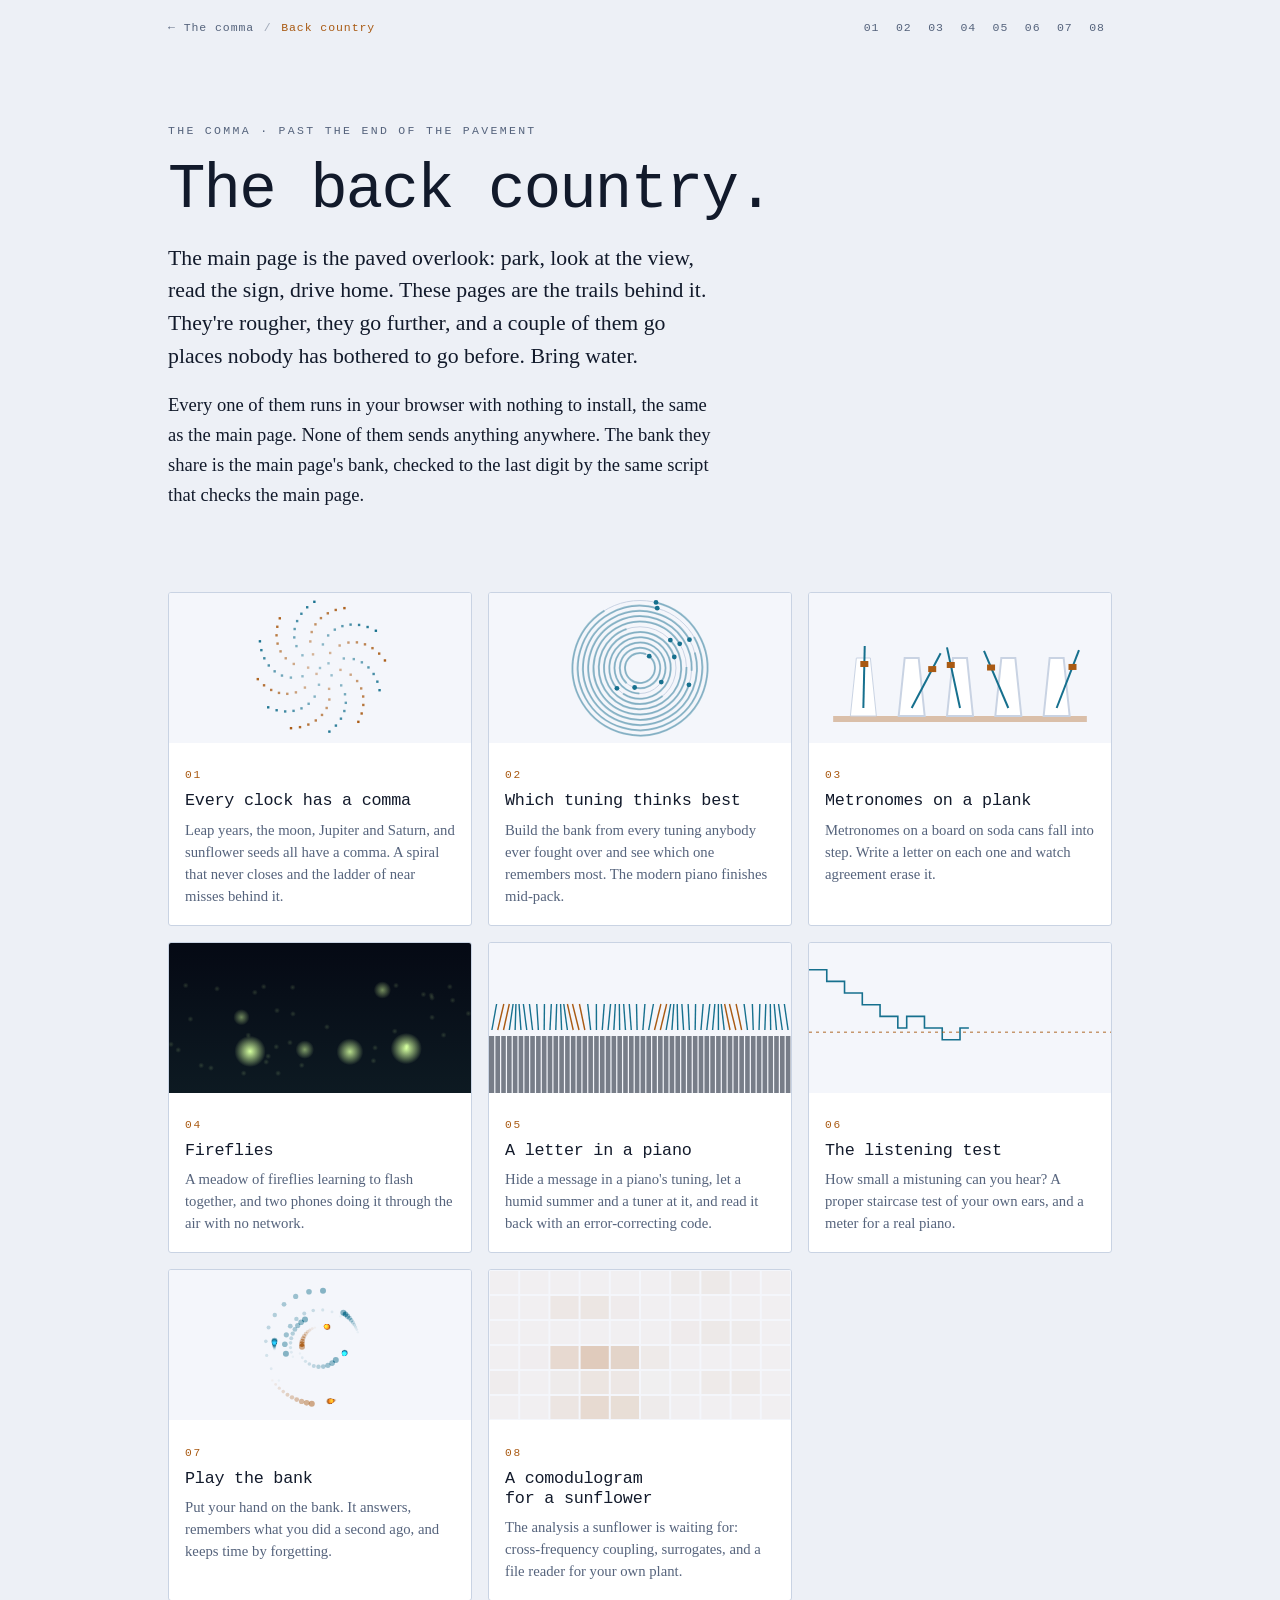
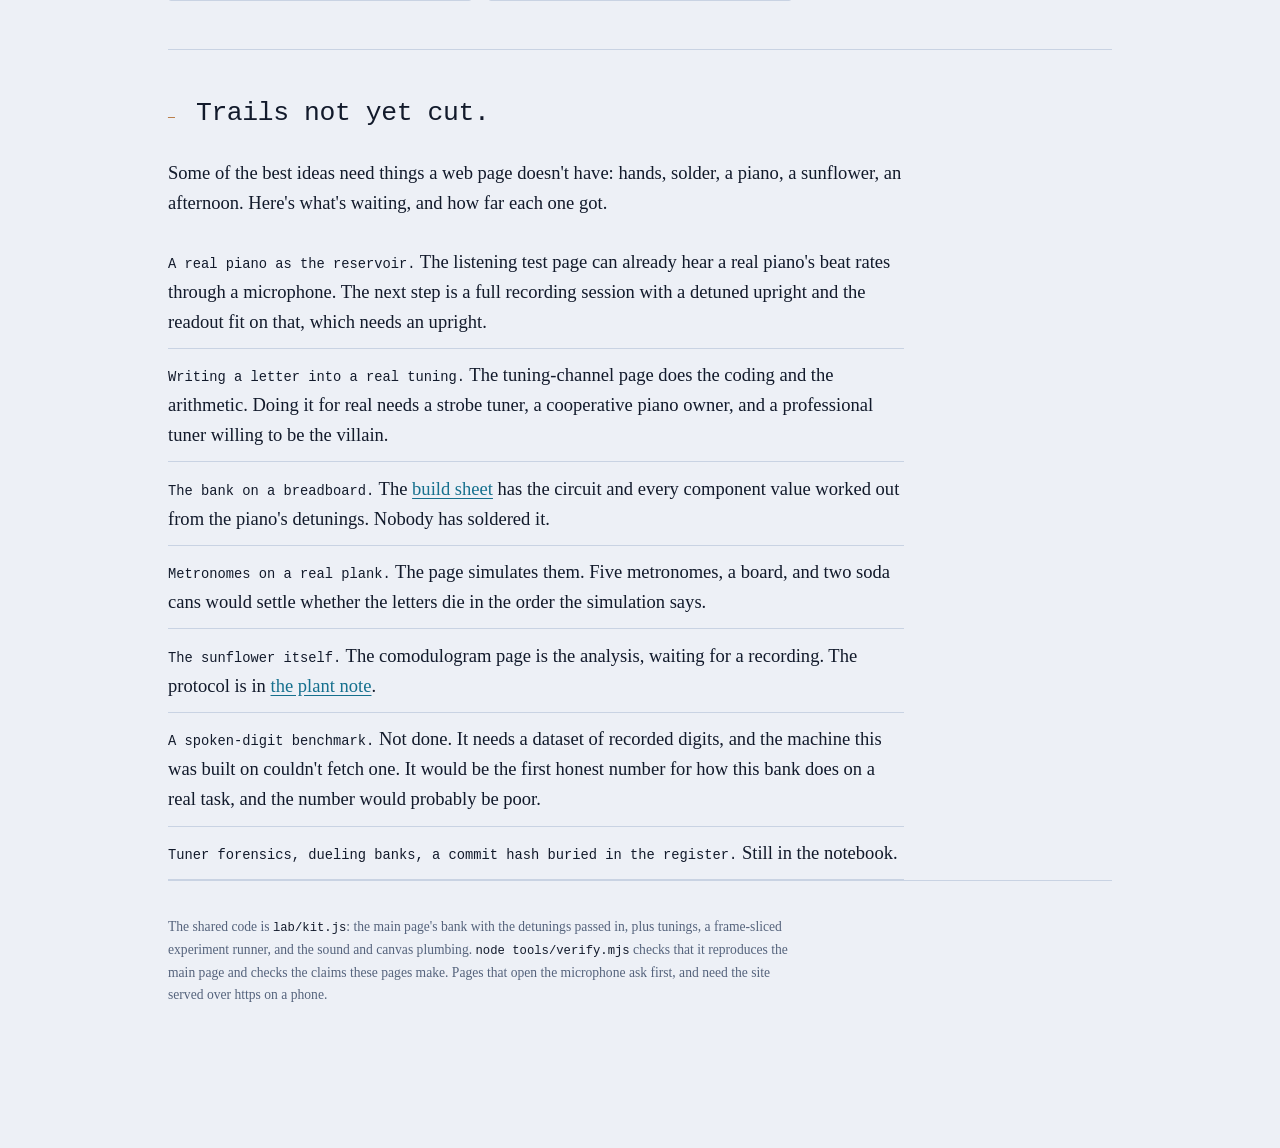
==== lab/index.html @ 8e4135d2 "lab: the trailhead, five pages, the breadboard sheet, and checks for all of it - ladder.html: the co" ====
<!doctype html>
<html lang="en">
<meta charset="utf-8">
<meta name="viewport" content="width=device-width, initial-scale=1">
<title>The Back Country</title>
<link rel="stylesheet" href="lab.css">
<style>
  .trailgrid { display: grid; grid-template-columns: 1fr; gap: 1rem; margin: 2rem 0 3rem; }
  @media (min-width: 40rem) { .trailgrid { grid-template-columns: 1fr 1fr; } }
  @media (min-width: 62rem) { .trailgrid { grid-template-columns: 1fr 1fr 1fr; } }
  .trailcard {
    display: flex; flex-direction: column; text-decoration: none; color: var(--ink);
    background: var(--panel); border: 1px solid var(--rule); border-radius: 3px; overflow: hidden;
    transition: border-color 0.15s, transform 0.15s;
  }
  .trailcard:hover { border-color: var(--temper); transform: translateY(-2px); }
  .trailcard:focus-visible { outline: 2px solid var(--temper); outline-offset: 2px; }
  .trailcard canvas { background: var(--panel-2); border-radius: 0; }
  .trailcard .body { padding: 0.9rem 1rem 1.1rem; }
  .trailcard .mark { font-family: var(--mono); font-size: 0.7rem; letter-spacing: 0.16em; color: var(--temper); }
  .trailcard h2 { font-size: 1.05rem; margin: 0.25rem 0 0.45rem; }
  .trailcard p { font-size: 0.92rem; line-height: 1.5; color: var(--dim); margin: 0; }
  .undone { margin: 0; padding: 0; list-style: none; max-width: 46rem; }
  .undone li { padding: 0.7rem 0; border-bottom: 1px solid var(--rule); }
  .undone li b { font-family: var(--mono); font-weight: 500; font-size: 0.86rem; color: var(--ink); }
</style>

<div class="wrap">

<header class="hero">
  <span class="eyebrow">The comma &middot; past the end of the pavement</span>
  <h1>The back country.</h1>
  <p class="lede">The main page is the paved overlook: park, look at the view, read the sign, drive home. These pages are the trails behind it. They're rougher, they go further, and a couple of them go places nobody has bothered to go before. Bring water.</p>
  <p>Every one of them runs in your browser with nothing to install, the same as the main page. None of them sends anything anywhere. The bank they share is the main page's bank, checked to the last digit by the same script that checks the main page.</p>
</header>

<div class="trailgrid" id="trails"></div>

<section>
  <div class="sec-head">
    <span class="sec-mark">&mdash;</span>
    <div><h2>Trails not yet cut.</h2></div>
  </div>
  <p class="wide">Some of the best ideas need things a web page doesn't have: hands, solder, a piano, a sunflower, an afternoon. Here's what's waiting, and how far each one got.</p>
  <ul class="undone">
    <li><b>A real piano as the reservoir.</b> The listening test page can already hear a real piano's beat rates through a microphone. The next step is a full recording session with a detuned upright and the readout fit on that, which needs an upright.</li>
    <li><b>Writing a letter into a real tuning.</b> The tuning-channel page does the coding and the arithmetic. Doing it for real needs a strobe tuner, a cooperative piano owner, and a professional tuner willing to be the villain.</li>
    <li><b>The bank on a breadboard.</b> The <a href="../notes/breadboard.md">build sheet</a> has the circuit and every component value worked out from the piano's detunings. Nobody has soldered it.</li>
    <li><b>Metronomes on a real plank.</b> The page simulates them. Five metronomes, a board, and two soda cans would settle whether the letters die in the order the simulation says.</li>
    <li><b>The sunflower itself.</b> The comodulogram page is the analysis, waiting for a recording. The protocol is in <a href="../notes/plant-comodulogram.md">the plant note</a>.</li>
    <li><b>A spoken-digit benchmark.</b> Not done. It needs a dataset of recorded digits, and the machine this was built on couldn't fetch one. It would be the first honest number for how this bank does on a real task, and the number would probably be poor.</li>
    <li><b>Tuner forensics, dueling banks, a commit hash buried in the register.</b> Still in the notebook.</li>
  </ul>
  <div class="foot">
    <p class="note">The shared code is <code>lab/kit.js</code>: the main page's bank with the detunings passed in, plus tunings, a frame-sliced experiment runner, and the sound and canvas plumbing. <code>node tools/verify.mjs</code> checks that it reproduces the main page and checks the claims these pages make. Pages that open the microphone ask first, and need the site served over https on a phone.</p>
  </div>
</section>

</div>

<script src="kit.js"></script>
<script>
(function () {
  "use strict";
  Kit.nav("index.html");
  var css = Kit.css, alpha = Kit.alpha, fit = Kit.fit, TAU = Math.PI * 2;

  var BLURBS = {
    "ladder.html": "Leap years, the moon, Jupiter and Saturn, and sunflower seeds all have a comma. A spiral that never closes and the ladder of near misses behind it.",
    "bakeoff.html": "Build the bank from every tuning anybody ever fought over and see which one remembers most. The modern piano finishes mid-pack.",
    "metronomes.html": "Metronomes on a board on soda cans fall into step. Write a letter on each one and watch agreement erase it.",
    "fireflies.html": "A meadow of fireflies learning to flash together, and two phones doing it through the air with no network.",
    "channel.html": "Hide a message in a piano's tuning, let a humid summer and a tuner at it, and read it back with an error-correcting code.",
    "listen.html": "How small a mistuning can you hear? A proper staircase test of your own ears, and a meter for a real piano.",
    "instrument.html": "Put your hand on the bank. It answers, remembers what you did a second ago, and keeps time by forgetting.",
    "comodulogram.html": "The analysis a sunflower is waiting for: cross-frequency coupling, surrogates, and a file reader for your own plant."
  };

  var host = document.getElementById("trails");
  var cards = [];
  Kit.PAGES.forEach(function (p, i) {
    var a = document.createElement("a");
    a.className = "trailcard"; a.href = p.href;
    a.innerHTML = '<canvas height="150" aria-hidden="true"></canvas><div class="body"><span class="mark">' +
      String(i + 1).padStart(2, "0") + '</span><h2>' + p.title + '</h2><p>' + BLURBS[p.href] + '</p></div>';
    host.appendChild(a);
    cards.push({ cv: a.querySelector("canvas"), i: i, vis: true, seed: i * 1.7 });
  });

  // ── tiny live sketches, one per trail ──
  var IV = Kit.intervals(Kit.edo(12));
  var maxBeat = Math.max.apply(null, IV.map(function (v) { return v.beat; }));
  var flies = [];
  for (var k = 0; k < 40; k++) flies.push({ x: Math.random(), y: 0.25 + Math.random() * 0.65, ph: Math.random(), w: 0.9 + Math.random() * 0.2, flash: 0 });

  function sketch(c, t, dt) {
    var f = fit(c.cv), g = f.g, w = f.w, h = f.h;
    g.clearRect(0, 0, w, h);
    var J = css("--just"), T = css("--temper"), D = css("--dim"), R = css("--rule");
    var cx = w / 2, cy = h / 2;
    switch (c.i) {
      case 0: { // the fifths spiral, growing and resetting
        var n = Math.floor(30 + ((t * 40) % 600));
        var x = Math.log2(1.5), sc = (h * 0.45) / Math.sqrt(n);
        for (var i = 0; i < n; i++) {
          var a = TAU * ((i * x) % 1) - Math.PI / 2, r = sc * Math.sqrt(i);
          g.fillStyle = (i % 12) % 2 ? T : J; g.globalAlpha = 0.4 + 0.6 * i / n;
          g.fillRect(cx + Math.cos(a) * r - 1.2, cy + Math.sin(a) * r - 1.2, 2.4, 2.4);
        }
        g.globalAlpha = 1; break;
      }
      case 1: { // eleven clocks
        for (var j = 0; j < 11; j++) {
          var rr = h * (0.1 + 0.035 * j);
          g.strokeStyle = R; g.lineWidth = 1; g.beginPath(); g.arc(cx, cy, rr, 0, TAU); g.stroke();
          var om = TAU * (IV[j].fJust - IV[j].fTemp) / 6;
          var aa = om * t + j - Math.PI / 2;
          g.strokeStyle = alpha(J, 0.4); g.lineWidth = 2; g.beginPath();
          var dir = om >= 0 ? -1 : 1;
          g.arc(cx, cy, rr, aa, aa + dir * (0.2 + 1.0 * IV[j].beat / maxBeat), dir > 0); g.stroke();
          g.fillStyle = J; g.beginPath(); g.arc(cx + Math.cos(aa) * rr, cy + Math.sin(aa) * rr, 2.4, 0, TAU); g.fill();
        }
        break;
      }
      case 2: { // metronomes drifting into step, then a reset
        var cyc = (t % 24) / 24, sync = Math.min(1, cyc * 1.6);
        var base = h * 0.82;
        g.fillStyle = alpha(T, 0.35); g.fillRect(w * 0.08, base, w * 0.84, 6);
        for (var m = 0; m < 5; m++) {
          var mx = w * (0.18 + m * 0.16);
          var own = TAU * 1.3 * t * (1 + 0.05 * (m - 2) * (1 - sync)) + m * 1.3 * (1 - sync);
          var ang = 0.5 * Math.sin(own);
          g.fillStyle = css("--panel"); g.strokeStyle = R;
          g.beginPath(); g.moveTo(mx - 13, base); g.lineTo(mx - 7, base - 58); g.lineTo(mx + 7, base - 58); g.lineTo(mx + 13, base); g.closePath(); g.fill(); g.stroke();
          var tipx = mx + Math.sin(ang) * 62, tipy = base - 8 - Math.cos(ang) * 62;
          g.strokeStyle = J; g.lineWidth = 2; g.beginPath(); g.moveTo(mx, base - 8); g.lineTo(tipx, tipy); g.stroke();
          g.fillStyle = T; g.fillRect(mx + Math.sin(ang) * 44 - 4, base - 8 - Math.cos(ang) * 44 - 3, 8, 6);
        }
        break;
      }
      case 3: { // fireflies
        var sky = g.createLinearGradient(0, 0, 0, h);
        sky.addColorStop(0, "#050914"); sky.addColorStop(1, "#0d1a22");
        g.fillStyle = sky; g.fillRect(0, 0, w, h);
        var syncF = ((t % 30) / 30);
        g.globalCompositeOperation = "lighter";
        flies.forEach(function (fl) {
          fl.ph += dt * fl.w;
          if (fl.ph >= 1) { fl.ph -= 1; fl.flash = 1; flies.forEach(function (o) { if (o !== fl) o.ph = Math.min(1, o.ph + 0.012 * syncF * 3); }); }
          fl.flash *= Math.exp(-dt * 6);
          fl.x += (Math.random() - 0.5) * 0.002;
          var px = fl.x * w, py = fl.y * h;
          var gr = g.createRadialGradient(px, py, 0, px, py, 3 + 14 * fl.flash);
          gr.addColorStop(0, "rgba(220,255,140," + (0.15 + 0.85 * fl.flash) + ")"); gr.addColorStop(1, "rgba(220,255,140,0)");
          g.fillStyle = gr; g.beginPath(); g.arc(px, py, 3 + 14 * fl.flash, 0, TAU); g.fill();
        });
        g.globalCompositeOperation = "source-over";
        if (syncF < 0.02) flies.forEach(function (fl) { fl.ph = Math.random(); });
        break;
      }
      case 4: { // keyboard with wandering needles
        var kw = w / 52, ky = h * 0.62;
        g.fillStyle = css("--ink"); g.globalAlpha = 0.55; g.fillRect(0, ky, w, h - ky); g.globalAlpha = 1;
        for (var q = 0; q < 52; q++) {
          g.fillStyle = css("--panel-2"); g.fillRect(q * kw + kw - 0.6, ky, 1.2, h - ky);
          var off = Math.sin(q * 0.7 + c.seed) * 0.6 + Math.sin(t * 0.6 + q * 0.21) * 0.5;
          var nx = q * kw + kw / 2, ny = ky - 6;
          g.strokeStyle = Math.abs(off) > 0.8 ? T : J; g.lineWidth = 1.4;
          g.beginPath(); g.moveTo(nx, ny); g.lineTo(nx + off * 6, ny - 26); g.stroke();
        }
        break;
      }
      case 5: { // a staircase
        var steps = 34, lv = 12, sx = w / steps, path = [];
        var rng = Kit.mulberry32(5), streak = 0;
        for (var s = 0; s < steps; s++) {
          path.push(lv);
          var correct = rng() < (lv > 3 ? 0.92 : 0.55);
          if (correct) { streak++; if (streak === 2) { lv /= 1.35; streak = 0; } } else { lv *= 1.35; streak = 0; }
        }
        var shown = Math.floor((t * 6) % (steps + 10));
        function Y(v) { return h * 0.12 + (h * 0.76) * (1 - Math.log(v / 0.8) / Math.log(15 / 0.8)); }
        g.strokeStyle = J; g.lineWidth = 1.6; g.beginPath();
        for (var s2 = 0; s2 < Math.min(shown, steps); s2++) { var yv = Y(path[s2]); if (s2) g.lineTo(s2 * sx, yv); else g.moveTo(0, yv); g.lineTo((s2 + 1) * sx, yv); }
        g.stroke();
        g.strokeStyle = alpha(T, 0.6); g.setLineDash([3, 4]); g.beginPath(); g.moveTo(0, Y(2.4)); g.lineTo(w, Y(2.4)); g.stroke(); g.setLineDash([]);
        break;
      }
      case 6: { // comets
        g.globalCompositeOperation = "lighter";
        for (var j2 = 0; j2 < 11; j2++) {
          var om2 = TAU * (IV[j2].fJust - IV[j2].fTemp) / 5;
          var amp = h * (0.12 + 0.28 * (0.5 + 0.5 * Math.sin(t * 0.7 + j2)));
          for (var tr = 0; tr < 10; tr++) {
            var tt = t - tr * 0.025, a2 = om2 * tt + j2;
            var px2 = cx + Math.cos(a2) * amp, py2 = cy + Math.sin(a2) * amp;
            g.fillStyle = alpha(j2 % 3 ? J : T, 0.5 * (1 - tr / 10));
            g.beginPath(); g.arc(px2, py2, 3 - tr * 0.2, 0, TAU); g.fill();
          }
        }
        g.globalCompositeOperation = "source-over";
        break;
      }
      case 7: { // a comodulogram, one cell lighting
        var nx2 = 10, ny2 = 6, cwid = w / nx2, chh = h / ny2;
        for (var a3 = 0; a3 < nx2; a3++) for (var b3 = 0; b3 < ny2; b3++) {
          var d2 = Math.hypot(a3 - 3.2, b3 - 3.5);
          var v = Math.exp(-d2 * d2 / 3) * (0.6 + 0.4 * Math.sin(t * 1.5)) + 0.08 * Math.sin(a3 * 7 + b3 * 3 + t);
          g.fillStyle = alpha(T, Math.max(0.04, Math.min(0.95, v)));
          g.fillRect(a3 * cwid + 1, b3 * chh + 1, cwid - 2, chh - 2);
        }
        break;
      }
    }
  }

  if ("IntersectionObserver" in window) {
    var io = new IntersectionObserver(function (es) {
      es.forEach(function (e) { cards.forEach(function (c) { if (c.cv === e.target) c.vis = e.isIntersecting; }); });
    });
    cards.forEach(function (c) { io.observe(c.cv); });
  }
  var last = 0, T0 = performance.now();
  function loop(now) {
    var dt = last ? Math.min(0.05, (now - last) / 1000) : 0.016; last = now;
    var t = (now - T0) / 1000;
    if (!document.hidden) cards.forEach(function (c) { if (c.vis) sketch(c, Kit.reduced ? 3 : t, Kit.reduced ? 0 : dt); });
    if (!Kit.reduced) requestAnimationFrame(loop);
  }
  Kit.onTheme(function () { cards.forEach(function (c) { sketch(c, 3, 0); }); });
  requestAnimationFrame(loop);
})();
</script>
---- lab/lab.css ----
/* lab/lab.css: the look the back-country pages share with index.html.
   Same tokens, same type, plus a third accent (--sage) and a little
   trail furniture. */
:root {
  --ground: #0a0f1c;
  --panel: #101728;
  --panel-2: #16203a;
  --rule: #1f2c46;
  --ink: #f0ece4;
  --dim: #808ea8;
  --just: #63c4e0;
  --temper: #e8963c;
  --sage: #9cc48a;
  --rose: #e07a8a;
  --just-soft: rgba(99, 196, 224, 0.14);
  --temper-soft: rgba(232, 150, 60, 0.14);
  --mono: ui-monospace, SFMono-Regular, "SF Mono", "JetBrains Mono", "Cascadia Mono", Menlo, Consolas, monospace;
  --serif: "Iowan Old Style", "Palatino Linotype", Palatino, "Book Antiqua", Georgia, serif;
  --measure: 34rem;
  --step: clamp(1.05rem, 0.98rem + 0.3vw, 1.16rem);
  color-scheme: dark;
}
@media (prefers-color-scheme: light) {
  :root:not([data-theme="dark"]) {
    --ground: #edf0f6; --panel: #ffffff; --panel-2: #f4f6fb; --rule: #c9d3e3;
    --ink: #121a2b; --dim: #55637c; --just: #16708e; --temper: #a95a13;
    --sage: #3f7a2c; --rose: #b0384c;
    --just-soft: rgba(22, 112, 142, 0.10); --temper-soft: rgba(169, 90, 19, 0.10);
    color-scheme: light;
  }
}
:root[data-theme="light"] {
  --ground: #edf0f6; --panel: #ffffff; --panel-2: #f4f6fb; --rule: #c9d3e3;
  --ink: #121a2b; --dim: #55637c; --just: #16708e; --temper: #a95a13;
  --sage: #3f7a2c; --rose: #b0384c;
  --just-soft: rgba(22, 112, 142, 0.10); --temper-soft: rgba(169, 90, 19, 0.10);
  color-scheme: light;
}

* { box-sizing: border-box; }
[hidden] { display: none !important; }
html { -webkit-text-size-adjust: 100%; }
body {
  margin: 0; background: var(--ground); color: var(--ink);
  font-family: var(--serif); font-size: var(--step); line-height: 1.62;
  -webkit-font-smoothing: antialiased; overflow-x: hidden;
}
.wrap { max-width: 62rem; margin: 0 auto; padding: 0 1rem 6rem; }
@media (min-width: 40rem) { .wrap { padding: 0 1.5rem 6rem; } }

h1, h2, h3, .eyebrow, .num, button, label, table, .readout, select, .lab-nav { font-family: var(--mono); }
h1 { font-size: clamp(2.1rem, 1.3rem + 3.6vw, 3.9rem); font-weight: 500; letter-spacing: -0.03em; line-height: 1.0; margin: 0 0 1.2rem; text-wrap: balance; }
h2 { font-size: clamp(1.3rem, 1.1rem + 0.9vw, 1.65rem); font-weight: 500; letter-spacing: -0.015em; line-height: 1.2; margin: 0 0 0.35rem; text-wrap: balance; }
h3 { font-size: 0.8rem; font-weight: 500; letter-spacing: 0.13em; text-transform: uppercase; color: var(--dim); margin: 0 0 0.9rem; }
.eyebrow { font-size: 0.72rem; letter-spacing: 0.2em; text-transform: uppercase; color: var(--dim); display: block; margin-bottom: 1.2rem; }
p { max-width: var(--measure); margin: 0 0 1.1rem; }
p.wide { max-width: 46rem; }
.lede { font-size: clamp(1.12rem, 1.04rem + 0.45vw, 1.36rem); line-height: 1.5; }
a { color: var(--just); text-underline-offset: 0.18em; }
.just-t { color: var(--just); } .temp-t { color: var(--temper); } .sage-t { color: var(--sage); } .rose-t { color: var(--rose); }
.num { font-variant-numeric: tabular-nums; letter-spacing: -0.01em; }

header.hero { padding: clamp(2.6rem, 9vh, 5.5rem) 0 2rem; }
section { border-top: 1px solid var(--rule); padding: 3rem 0 0; margin-bottom: 3rem; }
.sec-head { display: flex; gap: 1.2rem; align-items: baseline; margin-bottom: 1.4rem; }
.sec-mark { font-family: var(--mono); font-size: 0.72rem; letter-spacing: 0.16em; color: var(--temper); white-space: nowrap; padding-top: 0.35rem; }
.panel { background: var(--panel); border: 1px solid var(--rule); border-radius: 3px; padding: 1.1rem; margin: 1.6rem 0; }
@media (min-width: 40rem) { .panel { padding: 1.4rem; } }
.grid-2 { display: grid; grid-template-columns: 1fr; gap: 1.2rem; }
@media (min-width: 54rem) { .grid-2 { grid-template-columns: 1fr 1fr; } }
.grid-3 { display: grid; grid-template-columns: 1fr; gap: 1rem; }
@media (min-width: 46rem) { .grid-3 { grid-template-columns: repeat(3, 1fr); } }

.btn-row { display: flex; flex-wrap: wrap; gap: 0.55rem; margin: 1rem 0; }
button {
  font-size: 0.84rem; letter-spacing: 0.02em; padding: 0.6rem 1rem;
  background: var(--panel-2); color: var(--ink); border: 1px solid var(--rule);
  border-radius: 2px; cursor: pointer; transition: border-color 0.14s, background 0.14s;
}
button:hover { border-color: var(--dim); }
button:focus-visible, a:focus-visible, select:focus-visible { outline: 2px solid var(--temper); outline-offset: 2px; }
button[data-tone="just"] { border-color: var(--just); color: var(--just); background: var(--just-soft); }
button[data-tone="temper"] { border-color: var(--temper); color: var(--temper); background: var(--temper-soft); }
button[aria-pressed="true"] { background: var(--temper); color: var(--ground); border-color: var(--temper); }
button:disabled { opacity: 0.45; cursor: default; }
select {
  font-size: 0.84rem; padding: 0.55rem 0.7rem; background: var(--panel-2); color: var(--ink);
  border: 1px solid var(--rule); border-radius: 2px; max-width: 100%;
}

.slider-row { display: flex; align-items: center; gap: 0.9rem; margin: 0.9rem 0; flex-wrap: wrap; }
.slider-row label { font-size: 0.74rem; letter-spacing: 0.11em; text-transform: uppercase; color: var(--dim); min-width: 9rem; }
input[type="range"] { flex: 1 1 12rem; accent-color: var(--temper); min-width: 10rem; }
input[type="text"], input[type="number"] {
  font-family: var(--mono); font-size: 0.95rem; letter-spacing: 0.08em; padding: 0.55rem 0.7rem;
  background: var(--panel-2); color: var(--ink); border: 1px solid var(--rule); border-radius: 2px;
  width: 100%; max-width: 22rem;
}
input:focus-visible { outline: 2px solid var(--temper); outline-offset: 1px; }

.readout { font-size: 0.8rem; color: var(--dim); font-variant-numeric: tabular-nums; line-height: 1.7; }
.readout b { color: var(--ink); font-weight: 500; }
canvas { display: block; width: 100%; border-radius: 2px; touch-action: manipulation; }

.table-scroll { overflow-x: auto; margin: 1.2rem 0; }
table { border-collapse: collapse; font-size: 0.78rem; font-variant-numeric: tabular-nums; width: 100%; }
th { text-align: right; font-weight: 500; color: var(--dim); letter-spacing: 0.08em; text-transform: uppercase; font-size: 0.66rem; padding: 0.5rem 0.7rem; border-bottom: 1px solid var(--rule); white-space: nowrap; }
th:first-child, td:first-child { text-align: left; }
td { text-align: right; padding: 0.42rem 0.7rem; border-bottom: 1px solid var(--rule); white-space: nowrap; }
tbody tr:hover { background: var(--panel-2); }

.poem { font-family: var(--serif); font-style: italic; color: var(--dim); border-left: 2px solid var(--rule); padding-left: 1.2rem; margin: 2rem 0; max-width: 32rem; }
.note { font-size: 0.85rem; color: var(--dim); max-width: 40rem; }
.note code, p code { font-family: var(--mono); font-size: 0.9em; color: var(--ink); }
.foot { border-top: 1px solid var(--rule); padding-top: 2.2rem; color: var(--dim); font-size: 0.9rem; }

/* sound bar, same as the main page */
.sound-bar {
  position: fixed; right: 0.7rem; bottom: 0.7rem; z-index: 40; display: flex; align-items: center; gap: 0.3rem;
  padding: 0.3rem 0.35rem; background: var(--panel); border: 1px solid var(--rule); border-radius: 3px;
  box-shadow: 0 6px 22px rgba(0, 0, 0, 0.3);
}
.sound-bar button { font-size: 0.72rem; padding: 0.42rem 0.62rem; }
.sound-dot { width: 7px; height: 7px; flex: none; margin-left: 0.25rem; border-radius: 50%; background: var(--rule); transition: background 0.2s; }
.sound-bar.live .sound-dot { background: var(--just); animation: sound-pulse 1.1s ease-in-out infinite; }
@keyframes sound-pulse { 0%, 100% { opacity: 1; } 50% { opacity: 0.2; } }

/* trail-marker nav */
.lab-nav {
  max-width: 62rem; margin: 0 auto; padding: 0.9rem 1rem 0; display: flex; flex-wrap: wrap;
  align-items: center; gap: 0.4rem 0.6rem; font-size: 0.72rem; letter-spacing: 0.08em; color: var(--dim);
}
@media (min-width: 40rem) { .lab-nav { padding: 0.9rem 1.5rem 0; } }
.lab-nav a { color: var(--dim); text-decoration: none; }
.lab-nav a:hover { color: var(--ink); }
.lab-nav a[aria-current="page"] { color: var(--temper); }
.lab-nav .sep { opacity: 0.5; }
.lab-nav .trail { display: flex; gap: 0.15rem; margin-left: auto; flex-wrap: wrap; }
.lab-nav .trail a { padding: 0.2rem 0.38rem; border: 1px solid transparent; border-radius: 2px; }
.lab-nav .trail a[aria-current="page"] { border-color: var(--temper); }

/* a small progress bar for long measurements */
.meter { height: 3px; background: var(--rule); border-radius: 2px; overflow: hidden; margin: 0.6rem 0; }
.meter > i { display: block; height: 100%; width: 0; background: var(--temper); transition: width 0.12s linear; }

.chip { display: inline-block; font-family: var(--mono); font-size: 0.7rem; letter-spacing: 0.08em; padding: 0.12rem 0.45rem; border: 1px solid var(--rule); border-radius: 2px; color: var(--dim); }

@media (max-width: 40rem) {
  button { padding: 0.66rem 0.85rem; }
  input[type="range"] { min-width: 100%; }
  .slider-row label { min-width: 100%; }
  .opt { display: none; }
}
@media (prefers-reduced-motion: reduce) {
  .sound-bar.live .sound-dot { animation: none; }
  .meter > i { transition: none; }
}
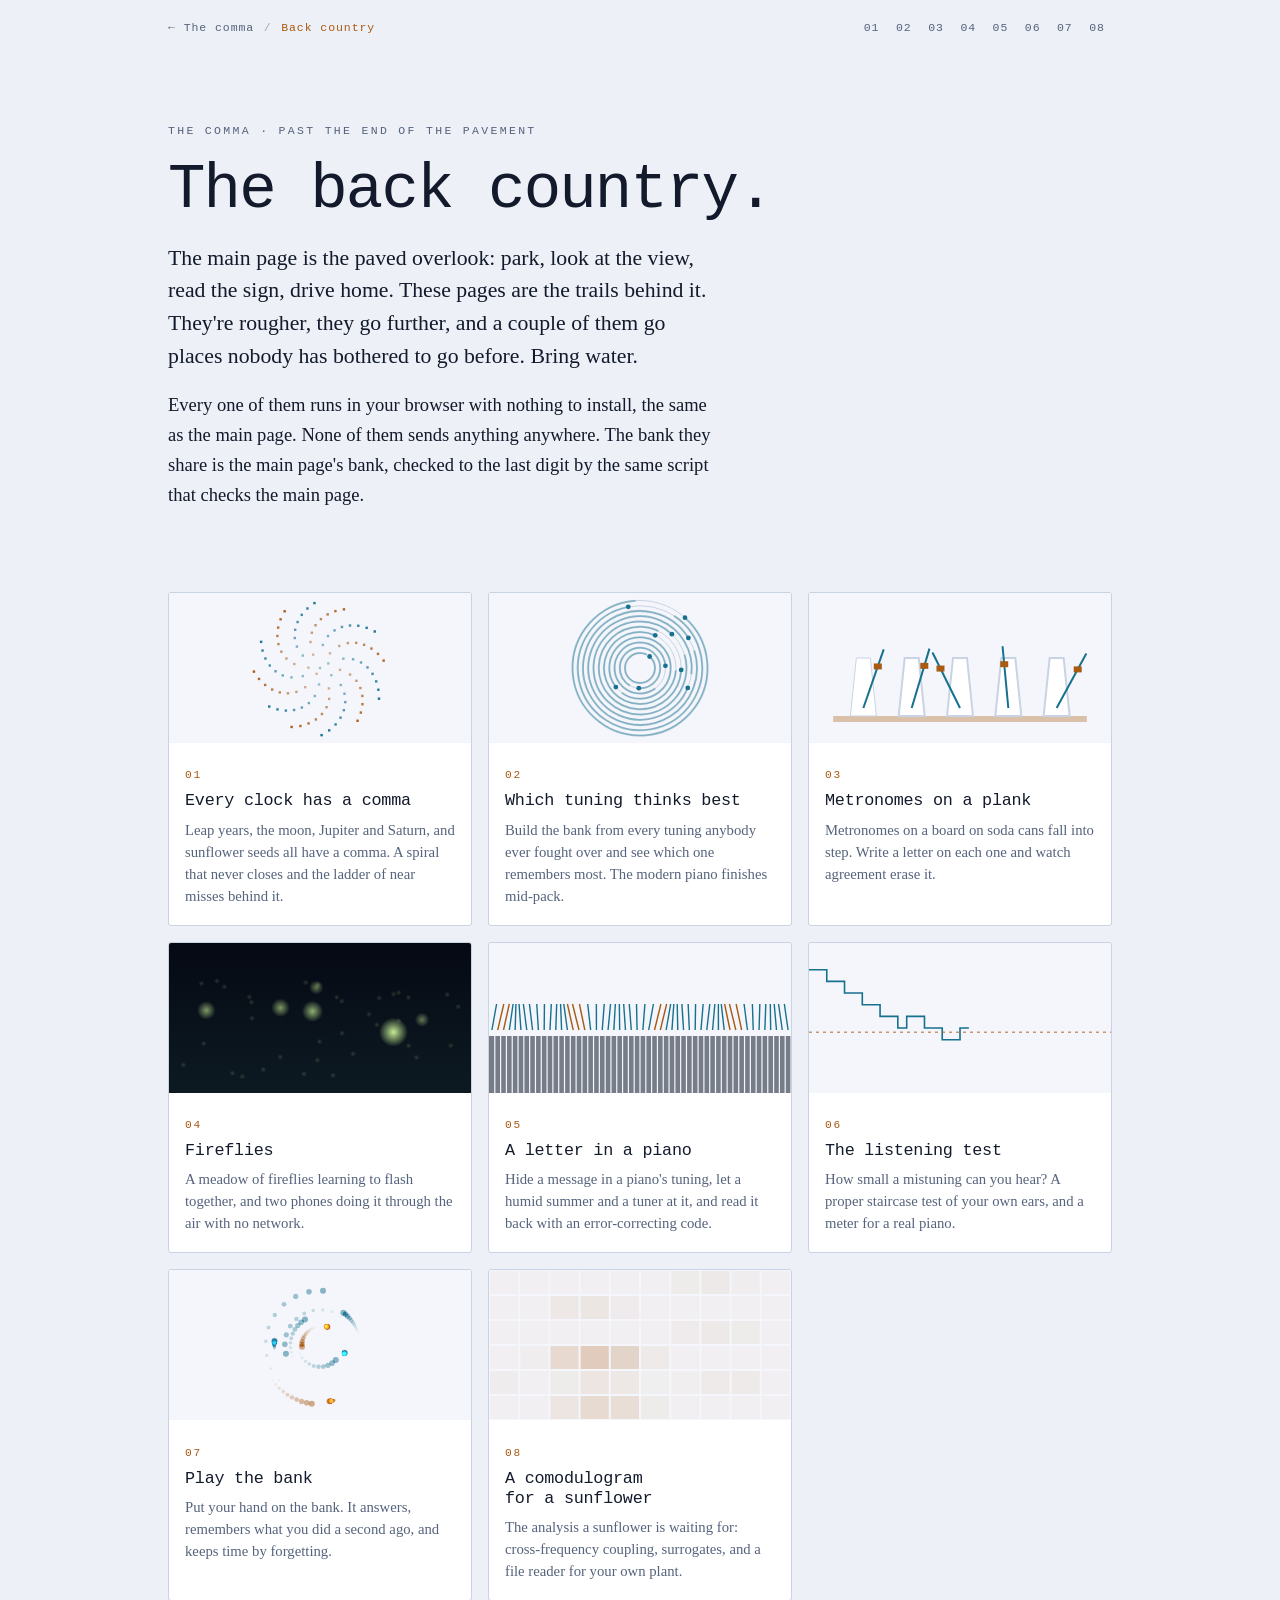
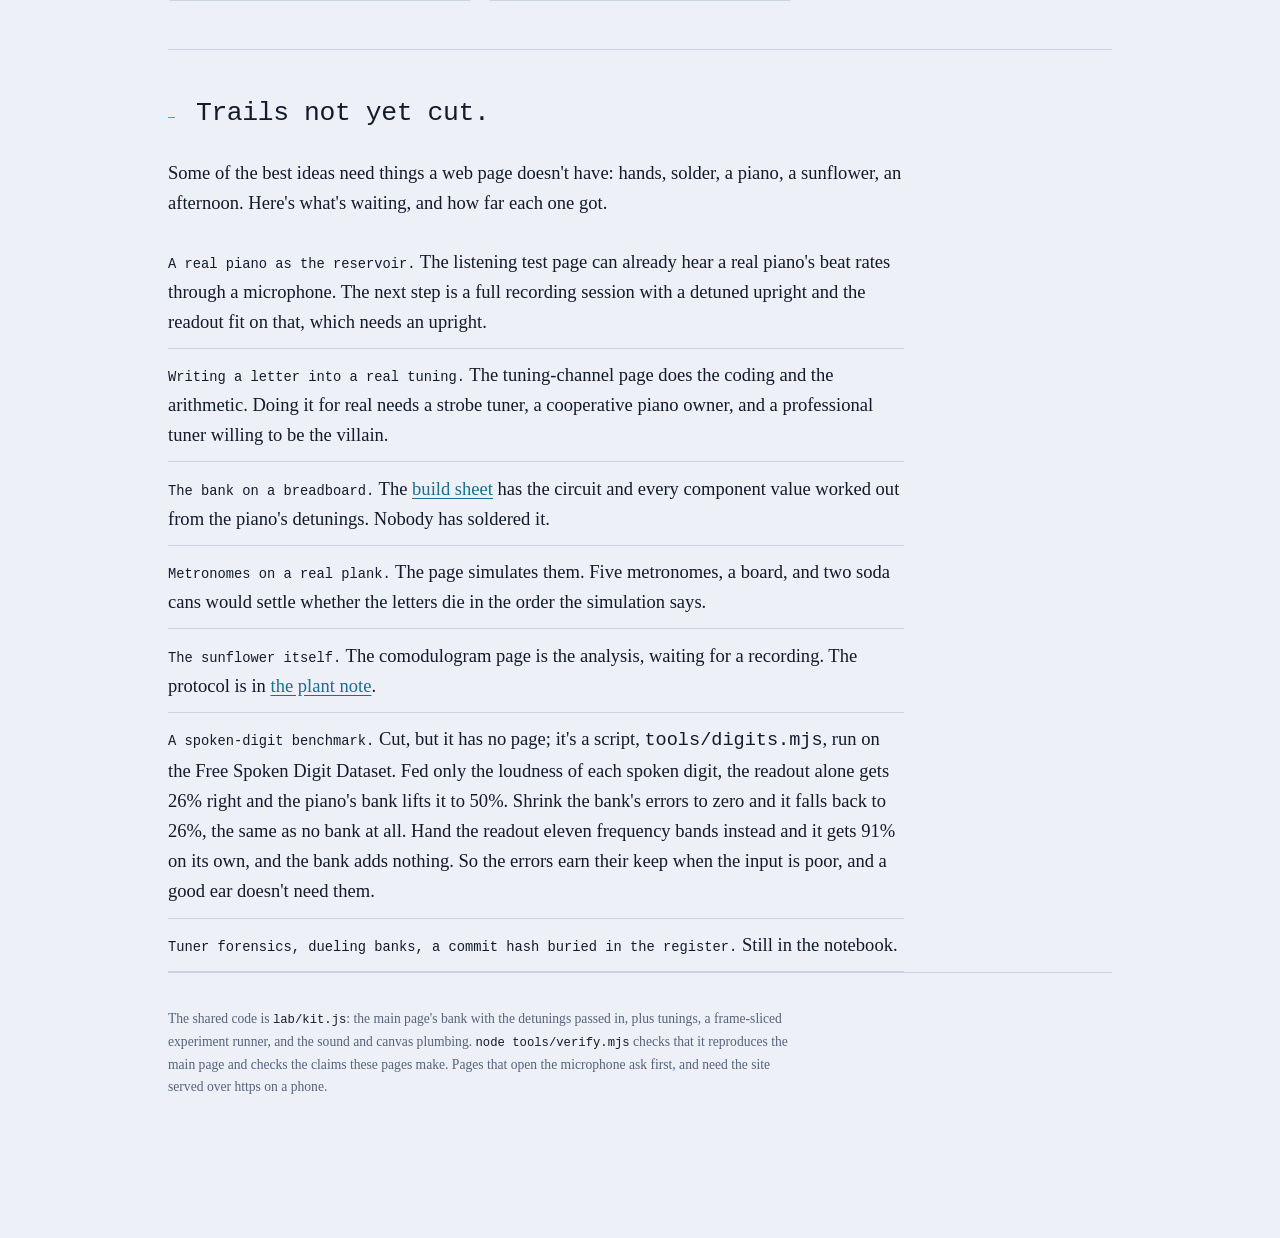
==== commit 5c47cb5e: "lab: a letter in a piano; tools: a spoken-digit benchmark - channel.html writes a 30-character messa" ====
--- a/lab/index.html
+++ b/lab/index.html
@@ -48,7 +48,7 @@
     <li><b>The bank on a breadboard.</b> The <a href="../notes/breadboard.md">build sheet</a> has the circuit and every component value worked out from the piano's detunings. Nobody has soldered it.</li>
     <li><b>Metronomes on a real plank.</b> The page simulates them. Five metronomes, a board, and two soda cans would settle whether the letters die in the order the simulation says.</li>
     <li><b>The sunflower itself.</b> The comodulogram page is the analysis, waiting for a recording. The protocol is in <a href="../notes/plant-comodulogram.md">the plant note</a>.</li>
-    <li><b>A spoken-digit benchmark.</b> Not done. It needs a dataset of recorded digits, and the machine this was built on couldn't fetch one. It would be the first honest number for how this bank does on a real task, and the number would probably be poor.</li>
+    <li><b>A spoken-digit benchmark.</b> Cut, but it has no page; it's a script, <code>tools/digits.mjs</code>, run on the Free Spoken Digit Dataset. Fed only the loudness of each spoken digit, the readout alone gets 26% right and the piano's bank lifts it to 50%. Shrink the bank's errors to zero and it falls back to 26%, the same as no bank at all. Hand the readout eleven frequency bands instead and it gets 91% on its own, and the bank adds nothing. So the errors earn their keep when the input is poor, and a good ear doesn't need them.</li>
     <li><b>Tuner forensics, dueling banks, a commit hash buried in the register.</b> Still in the notebook.</li>
   </ul>
   <div class="foot">
--- a/lab/lab.css
+++ b/lab/lab.css
@@ -120,7 +120,7 @@
   padding: 0.3rem 0.35rem; background: var(--panel); border: 1px solid var(--rule); border-radius: 3px;
   box-shadow: 0 6px 22px rgba(0, 0, 0, 0.3);
 }
-.sound-bar button { font-size: 0.72rem; padding: 0.42rem 0.62rem; }
+.sound-bar button { font-size: 0.72rem; padding: 0.42rem 0.62rem; min-height: 40px; }
 .sound-dot { width: 7px; height: 7px; flex: none; margin-left: 0.25rem; border-radius: 50%; background: var(--rule); transition: background 0.2s; }
 .sound-bar.live .sound-dot { background: var(--just); animation: sound-pulse 1.1s ease-in-out infinite; }
 @keyframes sound-pulse { 0%, 100% { opacity: 1; } 50% { opacity: 0.2; } }
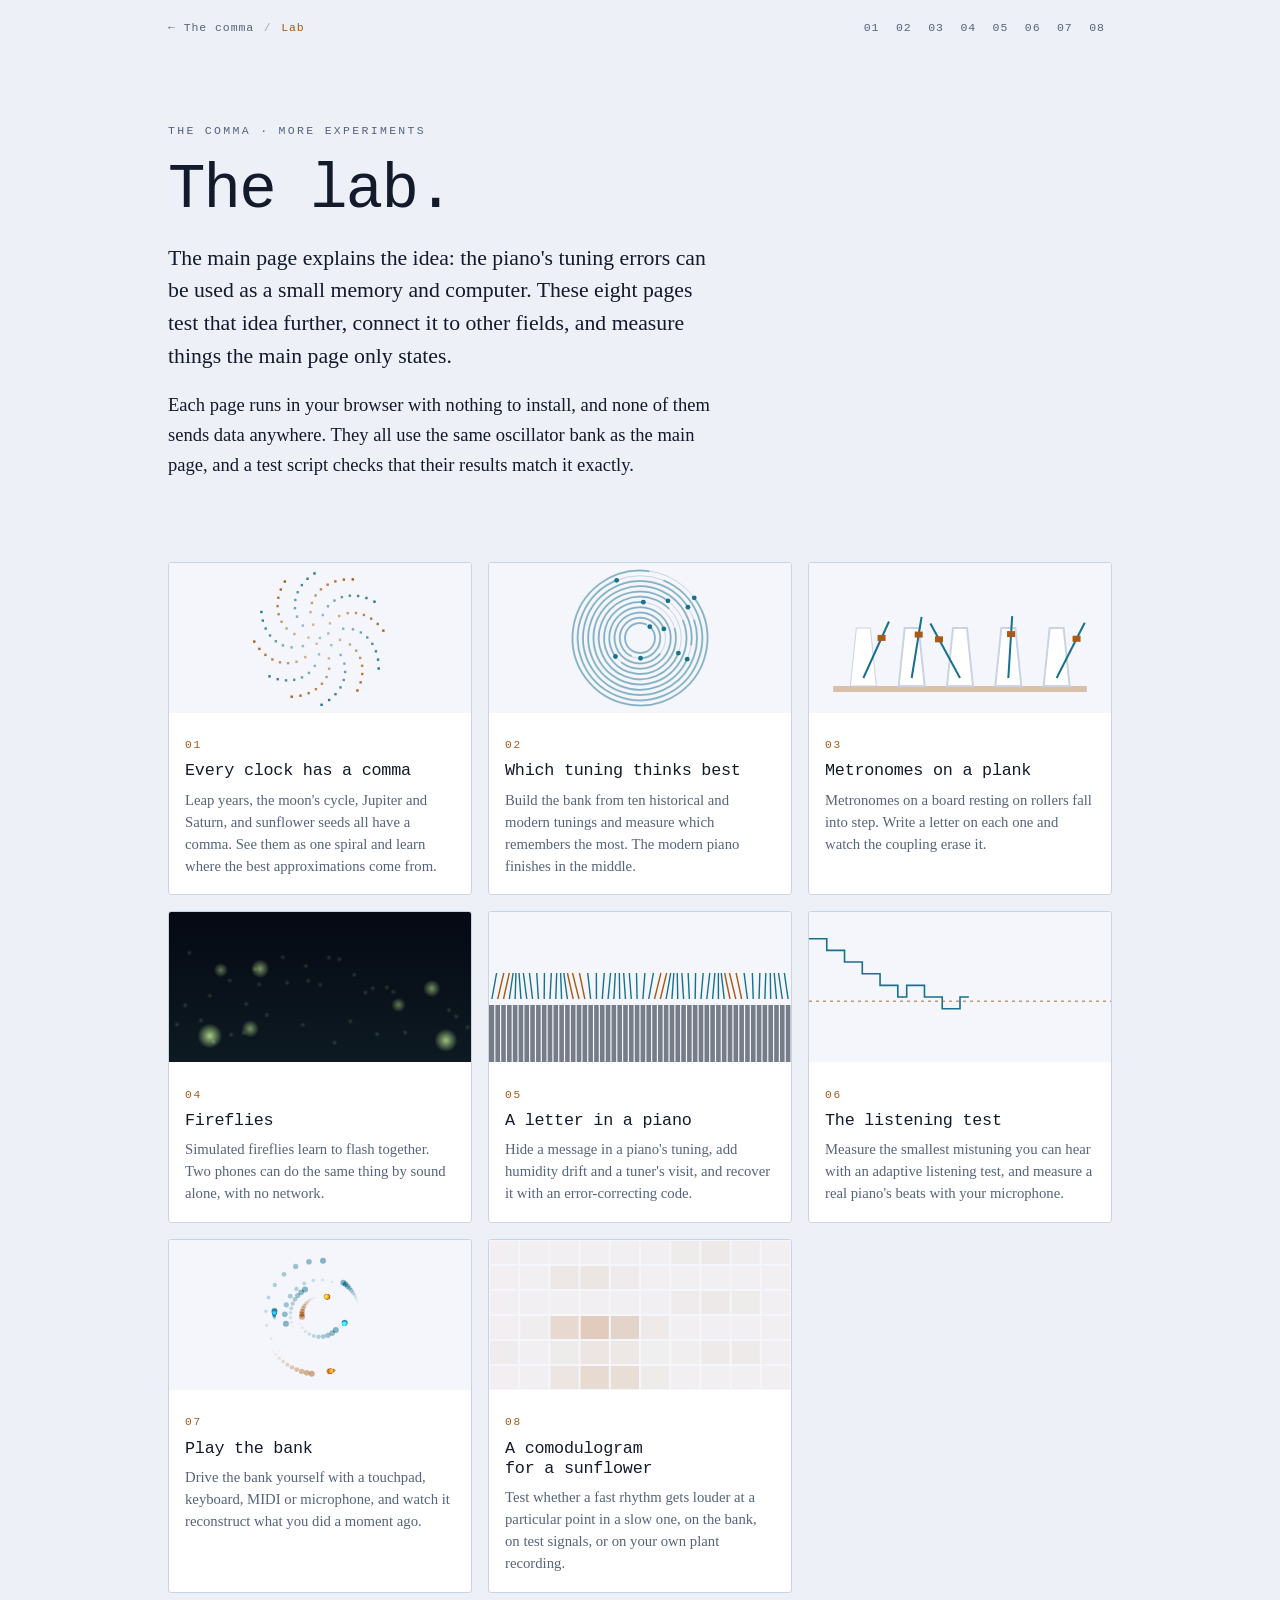
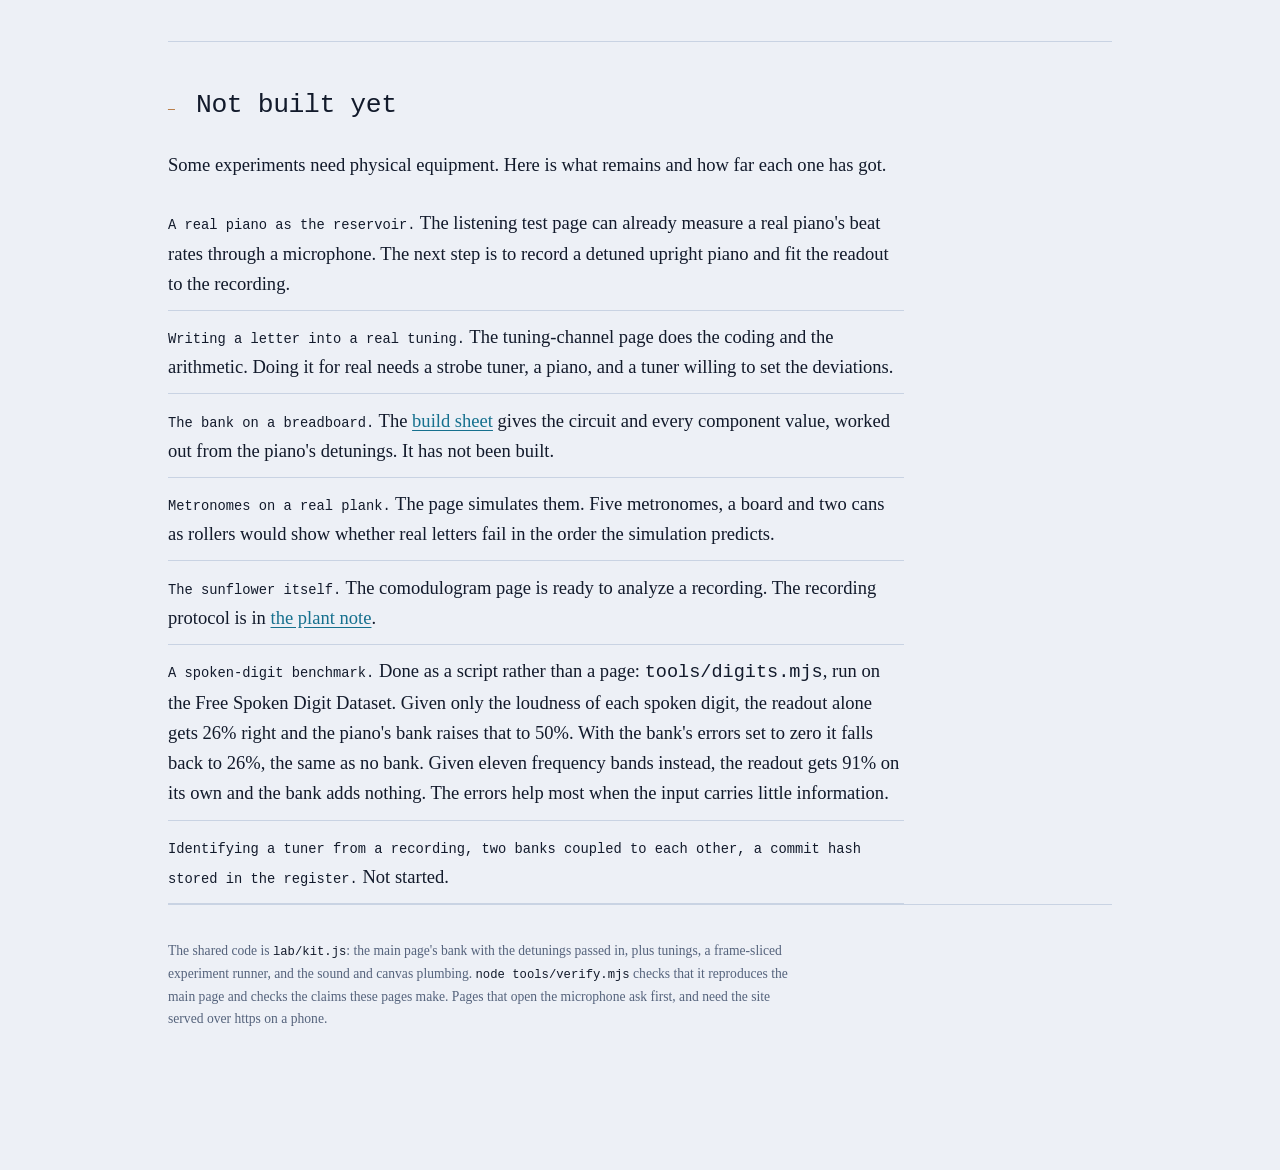
==== commit 218bf705: "voice: plain and instructional throughout Replaces the Abbey-style prose with plain, instructional w" ====
--- a/lab/index.html
+++ b/lab/index.html
@@ -2,7 +2,7 @@
 <html lang="en">
 <meta charset="utf-8">
 <meta name="viewport" content="width=device-width, initial-scale=1">
-<title>The Back Country</title>
+<title>The Comma Lab</title>
 <link rel="stylesheet" href="lab.css">
 <style>
   .trailgrid { display: grid; grid-template-columns: 1fr; gap: 1rem; margin: 2rem 0 3rem; }
@@ -28,10 +28,10 @@
 <div class="wrap">
 
 <header class="hero">
-  <span class="eyebrow">The comma &middot; past the end of the pavement</span>
-  <h1>The back country.</h1>
-  <p class="lede">The main page is the paved overlook: park, look at the view, read the sign, drive home. These pages are the trails behind it. They're rougher, they go further, and a couple of them go places nobody has bothered to go before. Bring water.</p>
-  <p>Every one of them runs in your browser with nothing to install, the same as the main page. None of them sends anything anywhere. The bank they share is the main page's bank, checked to the last digit by the same script that checks the main page.</p>
+  <span class="eyebrow">The comma &middot; more experiments</span>
+  <h1>The lab.</h1>
+  <p class="lede">The main page explains the idea: the piano's tuning errors can be used as a small memory and computer. These eight pages test that idea further, connect it to other fields, and measure things the main page only states.</p>
+  <p>Each page runs in your browser with nothing to install, and none of them sends data anywhere. They all use the same oscillator bank as the main page, and a test script checks that their results match it exactly.</p>
 </header>
 
 <div class="trailgrid" id="trails"></div>
@@ -39,17 +39,17 @@
 <section>
   <div class="sec-head">
     <span class="sec-mark">&mdash;</span>
-    <div><h2>Trails not yet cut.</h2></div>
+    <div><h2>Not built yet</h2></div>
   </div>
-  <p class="wide">Some of the best ideas need things a web page doesn't have: hands, solder, a piano, a sunflower, an afternoon. Here's what's waiting, and how far each one got.</p>
+  <p class="wide">Some experiments need physical equipment. Here is what remains and how far each one has got.</p>
   <ul class="undone">
-    <li><b>A real piano as the reservoir.</b> The listening test page can already hear a real piano's beat rates through a microphone. The next step is a full recording session with a detuned upright and the readout fit on that, which needs an upright.</li>
-    <li><b>Writing a letter into a real tuning.</b> The tuning-channel page does the coding and the arithmetic. Doing it for real needs a strobe tuner, a cooperative piano owner, and a professional tuner willing to be the villain.</li>
-    <li><b>The bank on a breadboard.</b> The <a href="../notes/breadboard.md">build sheet</a> has the circuit and every component value worked out from the piano's detunings. Nobody has soldered it.</li>
-    <li><b>Metronomes on a real plank.</b> The page simulates them. Five metronomes, a board, and two soda cans would settle whether the letters die in the order the simulation says.</li>
-    <li><b>The sunflower itself.</b> The comodulogram page is the analysis, waiting for a recording. The protocol is in <a href="../notes/plant-comodulogram.md">the plant note</a>.</li>
-    <li><b>A spoken-digit benchmark.</b> Cut, but it has no page; it's a script, <code>tools/digits.mjs</code>, run on the Free Spoken Digit Dataset. Fed only the loudness of each spoken digit, the readout alone gets 26% right and the piano's bank lifts it to 50%. Shrink the bank's errors to zero and it falls back to 26%, the same as no bank at all. Hand the readout eleven frequency bands instead and it gets 91% on its own, and the bank adds nothing. So the errors earn their keep when the input is poor, and a good ear doesn't need them.</li>
-    <li><b>Tuner forensics, dueling banks, a commit hash buried in the register.</b> Still in the notebook.</li>
+    <li><b>A real piano as the reservoir.</b> The listening test page can already measure a real piano's beat rates through a microphone. The next step is to record a detuned upright piano and fit the readout to the recording.</li>
+    <li><b>Writing a letter into a real tuning.</b> The tuning-channel page does the coding and the arithmetic. Doing it for real needs a strobe tuner, a piano, and a tuner willing to set the deviations.</li>
+    <li><b>The bank on a breadboard.</b> The <a href="../notes/breadboard.md">build sheet</a> gives the circuit and every component value, worked out from the piano's detunings. It has not been built.</li>
+    <li><b>Metronomes on a real plank.</b> The page simulates them. Five metronomes, a board and two cans as rollers would show whether real letters fail in the order the simulation predicts.</li>
+    <li><b>The sunflower itself.</b> The comodulogram page is ready to analyze a recording. The recording protocol is in <a href="../notes/plant-comodulogram.md">the plant note</a>.</li>
+    <li><b>A spoken-digit benchmark.</b> Done as a script rather than a page: <code>tools/digits.mjs</code>, run on the Free Spoken Digit Dataset. Given only the loudness of each spoken digit, the readout alone gets 26% right and the piano's bank raises that to 50%. With the bank's errors set to zero it falls back to 26%, the same as no bank. Given eleven frequency bands instead, the readout gets 91% on its own and the bank adds nothing. The errors help most when the input carries little information.</li>
+    <li><b>Identifying a tuner from a recording, two banks coupled to each other, a commit hash stored in the register.</b> Not started.</li>
   </ul>
   <div class="foot">
     <p class="note">The shared code is <code>lab/kit.js</code>: the main page's bank with the detunings passed in, plus tunings, a frame-sliced experiment runner, and the sound and canvas plumbing. <code>node tools/verify.mjs</code> checks that it reproduces the main page and checks the claims these pages make. Pages that open the microphone ask first, and need the site served over https on a phone.</p>
@@ -66,14 +66,14 @@
   var css = Kit.css, alpha = Kit.alpha, fit = Kit.fit, TAU = Math.PI * 2;
 
   var BLURBS = {
-    "ladder.html": "Leap years, the moon, Jupiter and Saturn, and sunflower seeds all have a comma. A spiral that never closes and the ladder of near misses behind it.",
-    "bakeoff.html": "Build the bank from every tuning anybody ever fought over and see which one remembers most. The modern piano finishes mid-pack.",
-    "metronomes.html": "Metronomes on a board on soda cans fall into step. Write a letter on each one and watch agreement erase it.",
-    "fireflies.html": "A meadow of fireflies learning to flash together, and two phones doing it through the air with no network.",
-    "channel.html": "Hide a message in a piano's tuning, let a humid summer and a tuner at it, and read it back with an error-correcting code.",
-    "listen.html": "How small a mistuning can you hear? A proper staircase test of your own ears, and a meter for a real piano.",
-    "instrument.html": "Put your hand on the bank. It answers, remembers what you did a second ago, and keeps time by forgetting.",
-    "comodulogram.html": "The analysis a sunflower is waiting for: cross-frequency coupling, surrogates, and a file reader for your own plant."
+    "ladder.html": "Leap years, the moon's cycle, Jupiter and Saturn, and sunflower seeds all have a comma. See them as one spiral and learn where the best approximations come from.",
+    "bakeoff.html": "Build the bank from ten historical and modern tunings and measure which remembers the most. The modern piano finishes in the middle.",
+    "metronomes.html": "Metronomes on a board resting on rollers fall into step. Write a letter on each one and watch the coupling erase it.",
+    "fireflies.html": "Simulated fireflies learn to flash together. Two phones can do the same thing by sound alone, with no network.",
+    "channel.html": "Hide a message in a piano's tuning, add humidity drift and a tuner's visit, and recover it with an error-correcting code.",
+    "listen.html": "Measure the smallest mistuning you can hear with an adaptive listening test, and measure a real piano's beats with your microphone.",
+    "instrument.html": "Drive the bank yourself with a touchpad, keyboard, MIDI or microphone, and watch it reconstruct what you did a moment ago.",
+    "comodulogram.html": "Test whether a fast rhythm gets louder at a particular point in a slow one, on the bank, on test signals, or on your own plant recording."
   };
 
   var host = document.getElementById("trails");
--- a/lab/lab.css
+++ b/lab/lab.css
@@ -1,4 +1,4 @@
-/* lab/lab.css: the look the back-country pages share with index.html.
+/* lab/lab.css: the look the lab pages share with index.html.
    Same tokens, same type, plus a third accent (--sage) and a little
    trail furniture. */
 :root {
